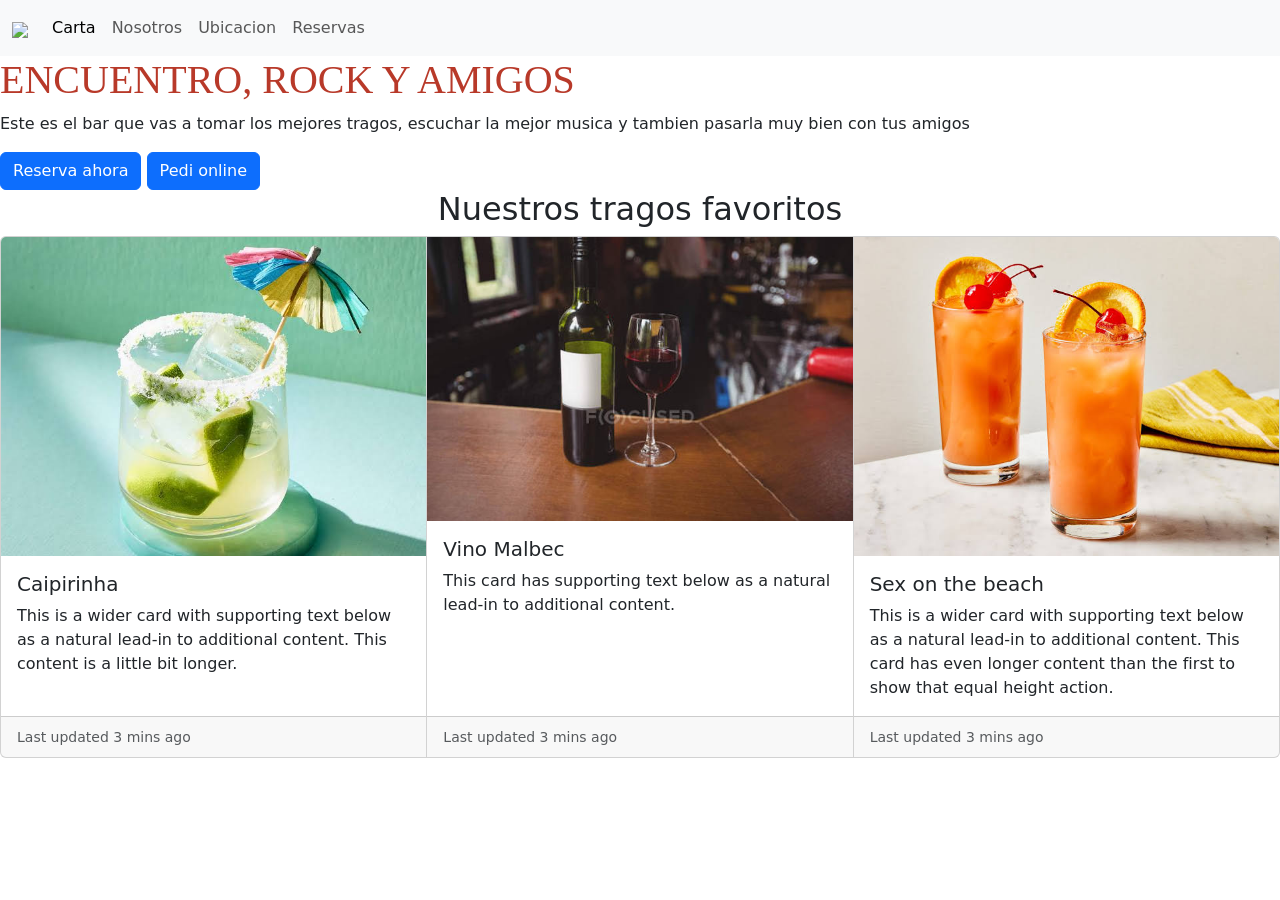
==== index.html @ 6c4521b6 "es una copa de lo mejor" ====
<!DOCTYPE html> <!-- el navegador lee el html -->
<html lang="es">

<head>
    <meta charset="UTF-8"> <!-- configuracion de caracteres -->
    <meta name="viewport" content="width=device-width, initial-scale=1.0">
    <!-- adaptacion del viewport al ancho del dispositivo -->
    <title>Es una copa de lo mejor</title>
    <link rel="stylesheet" href="assets/styles.css">
    <link rel="stylesheet" href="https://cdn.jsdelivr.net/npm/bootstrap@5.3.8/dist/css/bootstrap.min.css">
</head>

<body> <!-- Contenido de la pagina --> <!-- Cuerpo del codigo -->
    <!-- SEO: Search Engine Optimization -->
    <!-- Encabezados (heading):  
        h1 ... h6
        la diferencia entre cada uno es la jerarquia h1 tiene mas jerarquia que el h2 -->

    <header> <!-- Define la cabecera de una pagina web -->
        <nav class="navbar navbar-expand-lg bg-body-tertiary">
            <div class="container-fluid">
                <a class="navbar-brand" href="#"><img width="100"
                        src="https://encrypted-tbn0.gstatic.com/images?q=tbn:ANd9GcS0GSj8WKDM9rSxDo4rZ5Y73vbjIUCWRcFC_efd1T31mg&amp;s=10"></a>
                <button class="navbar-toggler" type="button" data-bs-toggle="collapse"
                    data-bs-target="#navbarNavAltMarkup" aria-controls="navbarNavAltMarkup" aria-expanded="false"
                    aria-label="Toggle navigation">
                    <span class="navbar-toggler-icon"></span>
                </button>
                <div class="collapse navbar-collapse" id="navbarNavAltMarkup">
                    <div class="navbar-nav">
                        <a class="nav-link active" aria-current="page" href="carta.html">Carta</a>
                        <a class="nav-link" href="#">Nosotros</a>
                        <a class="nav-link" href="#">Ubicacion</a>
                        <a class="nav-link" href="#" aria-disabled="true">Reservas</a>
                    </div>
                </div>
            </div>
        </nav>
    </header>
    <h1 class="titulo-principal">ENCUENTRO, ROCK Y AMIGOS </h1> <!-- Titiulo de la pagina -->
    <div>
        <p>Este es el bar que vas a tomar los mejores tragos, escuchar la mejor musica y tambien pasarla muy bien con
            tus
            amigos</p> <!-- Parrafo -->
        <a class="btn btn-primary" data-bs-toggle="offcanvas" href="#offcanvasExample" role="button"
            aria-controls="offcanvasExample">
            Reserva ahora
        </a>
        <button class="btn btn-primary" type="button" data-bs-toggle="offcanvas" data-bs-target="#offcanvasExample"
            aria-controls="offcanvasExample">
            Pedi online
        </button>

        <div class="offcanvas offcanvas-start" tabindex="-1" id="offcanvasExample"
            aria-labelledby="offcanvasExampleLabel">
            <div class="offcanvas-header">
                <h5 class="offcanvas-title" id="offcanvasExampleLabel">Offcanvas</h5>
                <button type="button" class="btn-close" data-bs-dismiss="offcanvas" aria-label="Close"></button>
            </div>
            <div class="offcanvas-body">
                <div>
                    Some text as placeholder. In real life you can have the elements you have chosen. Like, text,
                    images, lists, etc.
                </div>
                <div class="dropdown mt-3">
                    <button class="btn btn-secondary dropdown-toggle" type="button" data-bs-toggle="dropdown">
                        Dropdown button
                    </button>
                    <ul class="dropdown-menu">
                        <li><a class="dropdown-item" href="#">Action</a></li>
                        <li><a class="dropdown-item" href="#">Another action</a></li>
                        <li><a class="dropdown-item" href="#">Something else here</a></li>
                    </ul>
                </div>
            </div>
        </div>
    </div>
    <h2 class="subtitulo">Nuestros tragos favoritos</h2>
    <div class="card-group">
        <div class="card">
            <img src="assets/img/images (1).jfif" class="card-img-top" alt="...">
            <div class="card-body">
                <h5 class="card-title">Caipirinha</h5>
                <p class="card-text">This is a wider card with supporting text below as a natural lead-in to additional
                    content. This content is a little bit longer.</p>
            </div>
            <div class="card-footer">
                <small class="text-body-secondary">Last updated 3 mins ago</small>
            </div>
        </div>
        <div class="card">
            <img src="assets/img/images (2).jfif" class="card-img-top" alt="...">
            <div class="card-body">
                <h5 class="card-title">Vino Malbec</h5>
                <p class="card-text">This card has supporting text below as a natural lead-in to additional content.</p>
            </div>
            <div class="card-footer">
                <small class="text-body-secondary">Last updated 3 mins ago</small>
            </div>
        </div>
        <div class="card">
            <img src="assets/img/sex on the beach.jfif" class="card-img-top" alt="...">
            <div class="card-body">
                <h5 class="card-title">Sex on the beach</h5>
                <p class="card-text">This is a wider card with supporting text below as a natural lead-in to additional
                    content. This card has even longer content than the first to show that equal height action.</p>
            </div>
            <div class="card-footer">
                <small class="text-body-secondary">Last updated 3 mins ago</small>
            </div>
        </div>
    </div>





    <script src="https://cdn.jsdelivr.net/npm/@popperjs/core@2.11.8/dist/umd/popper.min.js"
        integrity="sha384-I7E8VVD/ismYTF4hNIPjVp/Zjvgyol6VFvRkX/vR+Vc4jQkC+hVqc2pM8ODewa9r"
        crossorigin="anonymous"></script>
    <script src="https://cdn.jsdelivr.net/npm/bootstrap@5.3.8/dist/js/bootstrap.min.js"
        integrity="sha384-G/EV+4j2dNv+tEPo3++6LCgdCROaejBqfUeNjuKAiuXbjrxilcCdDz6ZAVfHWe1Y"
        crossorigin="anonymous"></script>
</body>


</html>
---- assets/styles.css ----
.titulo-principal {
    color: rgb(184, 57, 41);
    font-family: Cambria, Cochin, Georgia, Times, 'Times New Roman', serif;
}
.subtitulo {
    text-align: center;
}
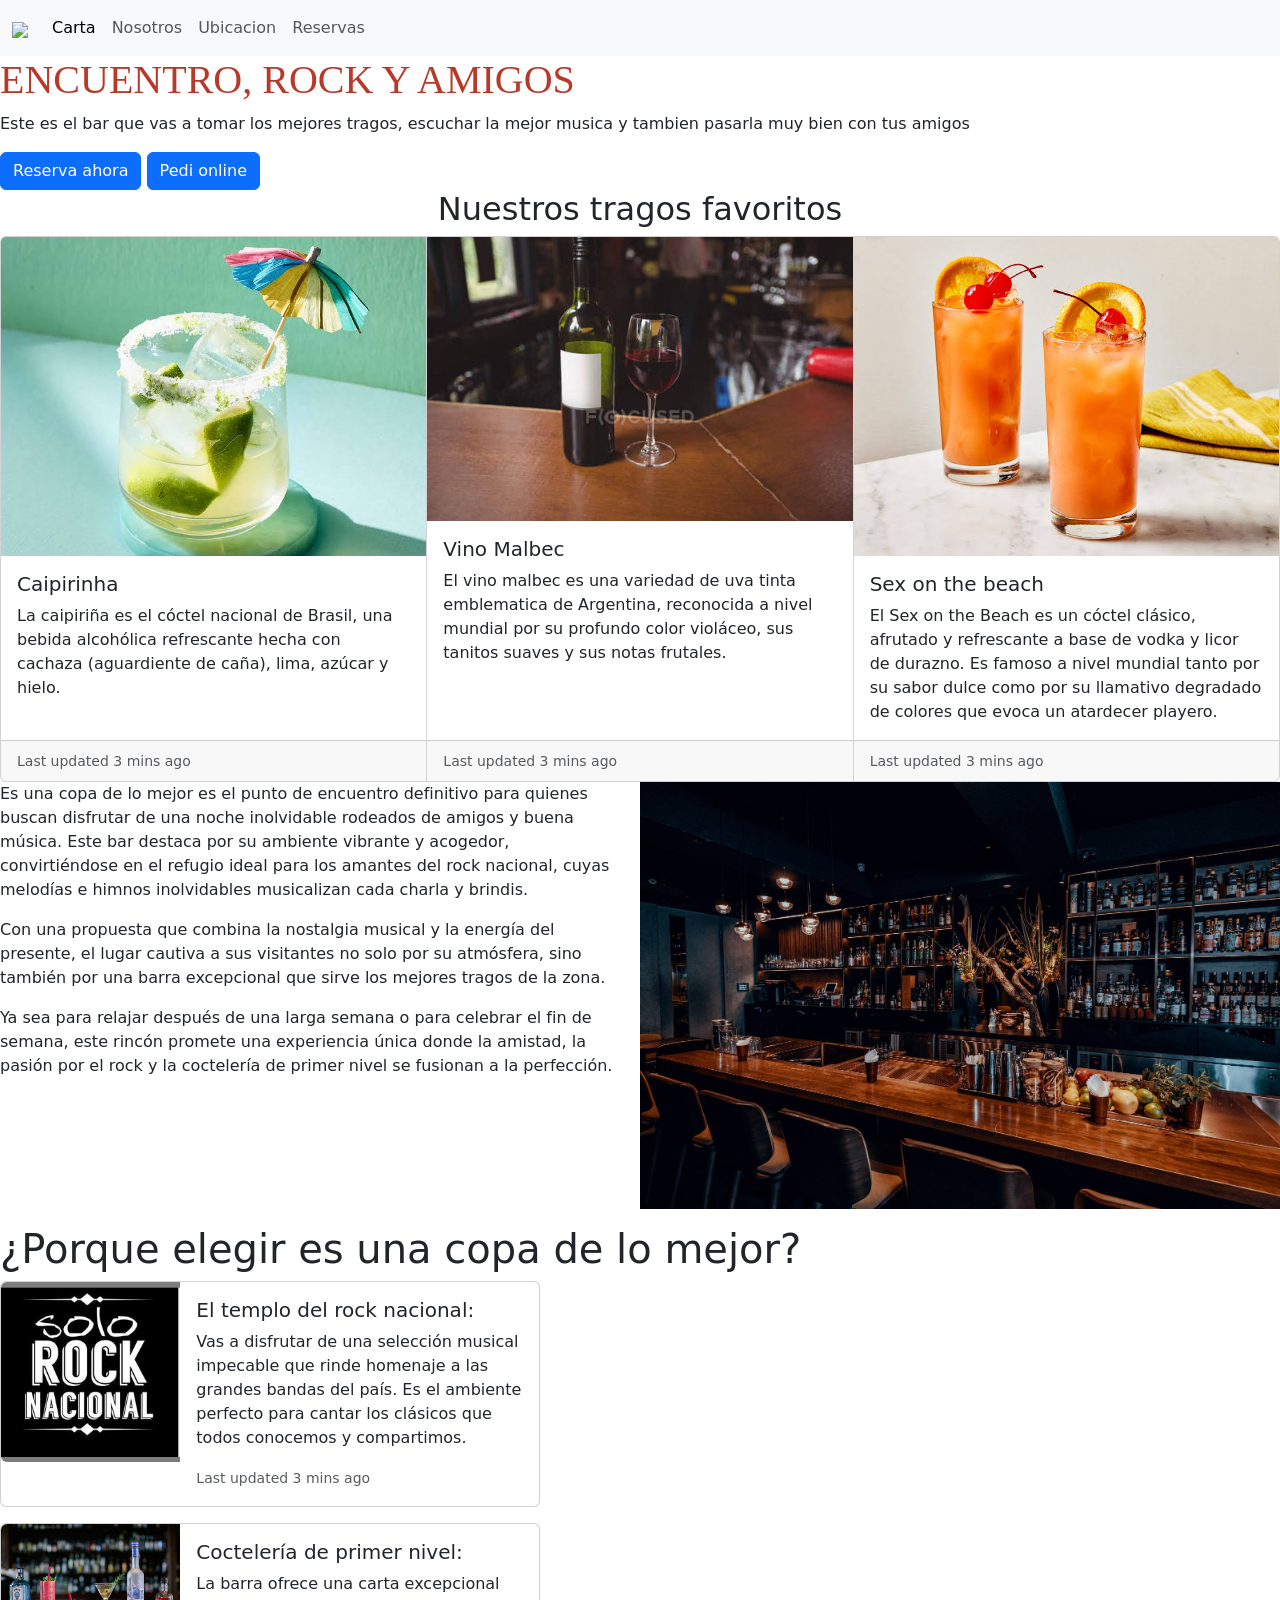
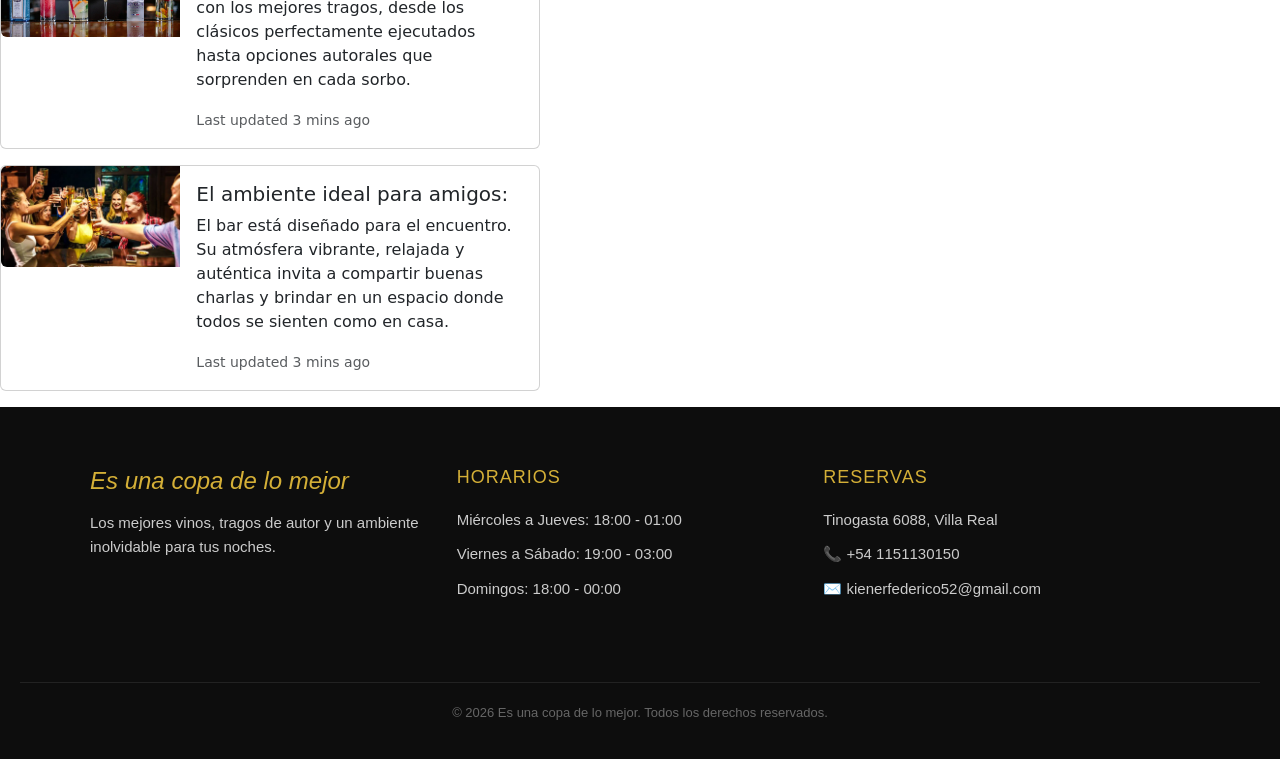
==== commit 62831be0: "es una copa de lo mejor" ====
--- a/index.html
+++ b/index.html
@@ -81,8 +81,8 @@
             <img src="assets/img/images (1).jfif" class="card-img-top" alt="...">
             <div class="card-body">
                 <h5 class="card-title">Caipirinha</h5>
-                <p class="card-text">This is a wider card with supporting text below as a natural lead-in to additional
-                    content. This content is a little bit longer.</p>
+                <p class="card-text">La caipiriña es el cóctel nacional de Brasil, una bebida alcohólica refrescante
+                    hecha con cachaza (aguardiente de caña), lima, azúcar y hielo.</p>
             </div>
             <div class="card-footer">
                 <small class="text-body-secondary">Last updated 3 mins ago</small>
@@ -92,7 +92,8 @@
             <img src="assets/img/images (2).jfif" class="card-img-top" alt="...">
             <div class="card-body">
                 <h5 class="card-title">Vino Malbec</h5>
-                <p class="card-text">This card has supporting text below as a natural lead-in to additional content.</p>
+                <p class="card-text">El vino malbec es una variedad de uva tinta emblematica de Argentina, reconocida a
+                    nivel mundial por su profundo color violáceo, sus tanitos suaves y sus notas frutales. </p>
             </div>
             <div class="card-footer">
                 <small class="text-body-secondary">Last updated 3 mins ago</small>
@@ -102,14 +103,119 @@
             <img src="assets/img/sex on the beach.jfif" class="card-img-top" alt="...">
             <div class="card-body">
                 <h5 class="card-title">Sex on the beach</h5>
-                <p class="card-text">This is a wider card with supporting text below as a natural lead-in to additional
-                    content. This card has even longer content than the first to show that equal height action.</p>
+                <p class="card-text">El Sex on the Beach es un cóctel clásico, afrutado y refrescante a base de vodka y
+                    licor de durazno. Es famoso a nivel mundial tanto por su sabor dulce como por su llamativo degradado
+                    de colores que evoca un atardecer playero.</p>
             </div>
             <div class="card-footer">
                 <small class="text-body-secondary">Last updated 3 mins ago</small>
             </div>
         </div>
     </div>
+    <div class="clearfix" class="foto-derecha">
+        <img src="assets/img/BAR.jpg" class="col-md-6 float-md-end mb-3 ms-md-3" alt="...">
+
+        <p>
+            Es una copa de lo mejor es el punto de encuentro definitivo para quienes buscan disfrutar de una noche
+            inolvidable rodeados de amigos y buena música. Este bar destaca por su ambiente vibrante y acogedor,
+            convirtiéndose en el refugio ideal para los amantes del rock nacional, cuyas melodías e himnos inolvidables
+            musicalizan cada charla y brindis.
+        </p>
+
+        <p>
+            Con una propuesta que combina la nostalgia musical y la energía del presente, el lugar cautiva a sus
+            visitantes no solo por su atmósfera, sino también por una barra excepcional que sirve los mejores tragos de
+            la zona.
+        </p>
+
+        <p>
+            Ya sea para relajar después de una larga semana o para celebrar el fin de semana, este rincón promete una
+            experiencia única donde la amistad, la pasión por el rock y la coctelería de primer nivel se fusionan a la
+            perfección.
+        </p>
+    </div>
+    <h1>¿Porque elegir es una copa de lo mejor?</h1>
+    <div class="card mb-3" style="max-width: 540px;">
+        <div class="row g-0">
+            <div class="col-md-4">
+                <img src="assets/img/solo-rock-nacional.dade51e7.jpg" class="img-fluid rounded-start" alt="...">
+            </div>
+            <div class="col-md-8">
+                <div class="card-body">
+                    <h5 class="card-title">El templo del rock nacional:</h5>
+                    <p class="card-text">Vas a disfrutar de una selección musical impecable que rinde homenaje a las
+                        grandes bandas del país. Es el ambiente perfecto para cantar los clásicos que todos conocemos y
+                        compartimos.</p>
+                    <p class="card-text"><small class="text-body-secondary">Last updated 3 mins ago</small></p>
+                </div>
+            </div>
+        </div>
+    </div>
+    <div class="card mb-3" style="max-width: 540px;">
+        <div class="row g-0">
+            <div class="col-md-4">
+                <img src="assets/img/cocteles.jpg" class="img-fluid rounded-start" alt="...">
+            </div>
+            <div class="col-md-8">
+                <div class="card-body">
+                    <h5 class="card-title">Coctelería de primer nivel:</h5>
+                    <p class="card-text">La barra ofrece una carta excepcional con los mejores tragos, desde los
+                        clásicos perfectamente ejecutados hasta opciones autorales que sorprenden en cada sorbo.</p>
+                    <p class="card-text"><small class="text-body-secondary">Last updated 3 mins ago</small></p>
+                </div>
+            </div>
+        </div>
+    </div>
+    <div class="card mb-3" style="max-width: 540px;">
+        <div class="row g-0">
+            <div class="col-md-4">
+                <img src="assets/img/images (3).jfif" class="img-fluid rounded-start" alt="...">
+            </div>
+            <div class="col-md-8">
+                <div class="card-body">
+                    <h5 class="card-title">El ambiente ideal para amigos:</h5>
+                    <p class="card-text"> El bar está diseñado para el encuentro. Su atmósfera vibrante, relajada y
+                        auténtica invita a compartir buenas charlas y brindar en un espacio donde todos se sienten como
+                        en casa.</p>
+                    <p class="card-text"><small class="text-body-secondary">Last updated 3 mins ago</small></p>
+                </div>
+            </div>
+        </div>
+    </div>
+    <footer class="bar-footer">
+        <div class="footer-contenedor">
+
+            <!-- Columna 1: Nombre y concepto -->
+            <div class="footer-columna">
+                <h2 class="bar-logo">Es una copa de lo mejor</h2>
+                <p class="bar-eslogan">Los mejores vinos, tragos de autor y un ambiente inolvidable para tus noches.</p>
+            </div>
+
+            <!-- Columna 2: Horarios (Vital para un bar) -->
+            <div class="footer-columna">
+                <h3>Horarios</h3>
+                <p>Miércoles a Jueves: 18:00 - 01:00</p>
+                <p>Viernes a Sábado: 19:00 - 03:00</p>
+                <p>Domingos: 18:00 - 00:00</p>
+            </div>
+
+            <!-- Columna 3: Contacto y Reservas -->
+            <div class="footer-columna">
+                <h3>Reservas</h3>
+                <p>Tinogasta 6088, Villa Real</p>
+                <p>📞 +54 1151130150</p>
+                <p>✉️ kienerfederico52@gmail.com</p>
+            </div>
+
+        </div>
+
+        <!-- Barra de derechos de autor -->
+        <div class="footer-derechos">
+            <p>&copy; 2026 Es una copa de lo mejor. Todos los derechos reservados.</p>
+        </div>
+    </footer>
+
+
 
 
 
--- a/assets/styles.css
+++ b/assets/styles.css
@@ -5,3 +5,74 @@
 .subtitulo {
     text-align: center;
 }
+
+.foto-derecha {
+    padding-bottom: 50px;
+    padding-top: 100px;
+    margin-top: 80px;
+}
+/* Contenedor principal del footer */
+.bar-footer {
+  background-color: #0d0d0d; /* Negro profundo nocturno */
+  color: #e0e0e0; /* Blanco suave para que no canse la vista */
+  padding: 60px 20px 20px 20px; /* Buen padding para que respire el diseño */
+  font-family: 'Segoe UI', Tahoma, Geneva, Verdana, sans-serif;
+}
+
+/* Caja que envuelve las 3 columnas */
+.footer-contenedor {
+  display: flex;
+  flex-wrap: wrap; /* Se adapta a celulares automáticamente */
+  justify-content: space-between;
+  max-width: 1100px;
+  margin: 0 auto; /* Centra el bloque entero */
+}
+
+/* Cada una de las 3 columnas */
+.footer-columna {
+  flex: 1;
+  min-width: 280px; /* Espacio mínimo para que no se amontone en pantallas chicas */
+  margin-bottom: 30px;
+}
+
+/* Estilo especial para el nombre del bar */
+.bar-logo {
+  color: #d4af37; /* Color dorado elegante */
+  font-style: italic;
+  font-size: 24px;
+  margin-bottom: 15px;
+}
+
+.bar-eslogan {
+  font-size: 14px;
+  line-height: 1.6;
+  color: #aaa;
+}
+
+/* Títulos de las columnas de Horarios y Reservas */
+.footer-columna h3 {
+  color: #d4af37; /* Dorado para los títulos */
+  font-size: 18px;
+  margin-bottom: 20px;
+  text-transform: uppercase; /* Letras mayúsculas sutiles */
+  letter-spacing: 1px; /* Separación de letras */
+}
+
+/* Textos dentro de horarios y reservas */
+.footer-columna p {
+  font-size: 15px;
+  margin-bottom: 12px;
+  color: #cccccc;
+}
+
+/* Línea divisoria y créditos finales */
+.footer-derechos {
+  text-align: center;
+  margin-top: 40px;
+  padding-top: 20px;
+  border-top: 1px solid #222222; /* Línea gris muy oscura y fina */
+  font-size: 13px;
+  color: #666666;
+}
+
+
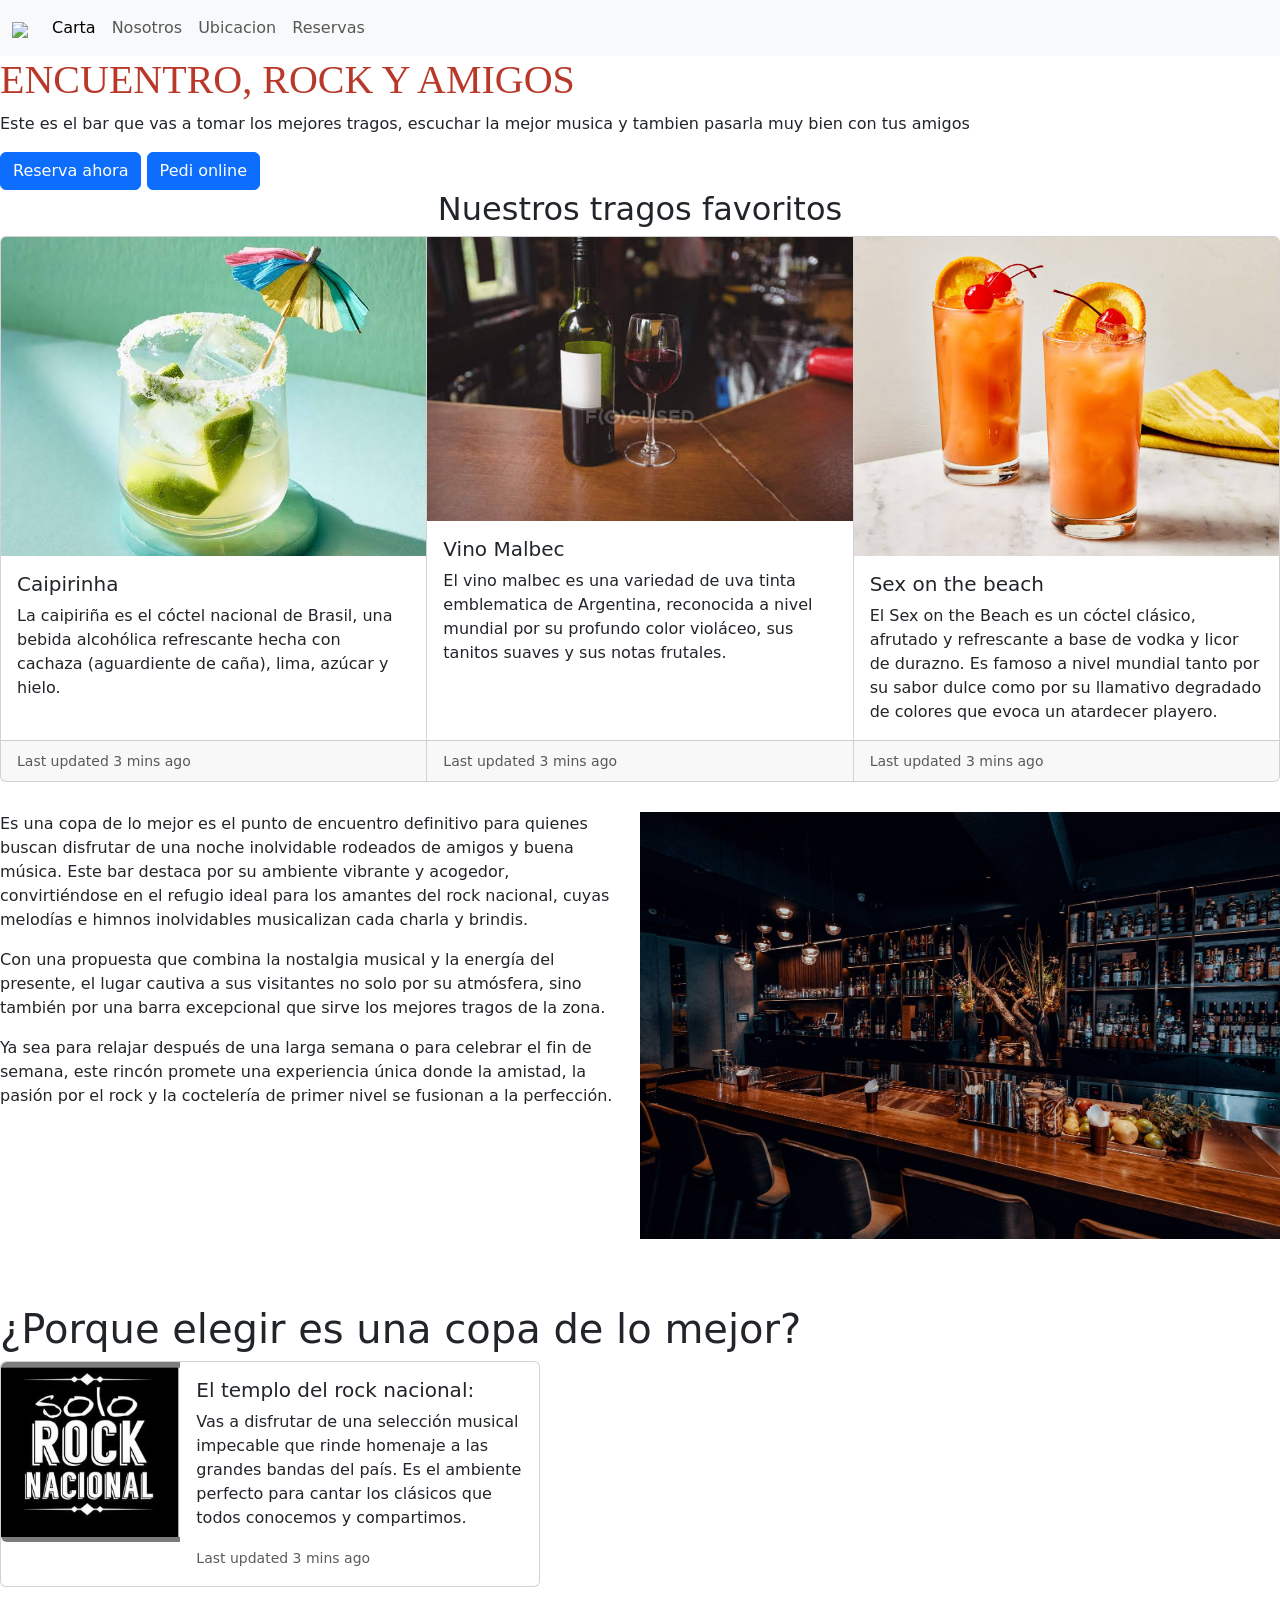
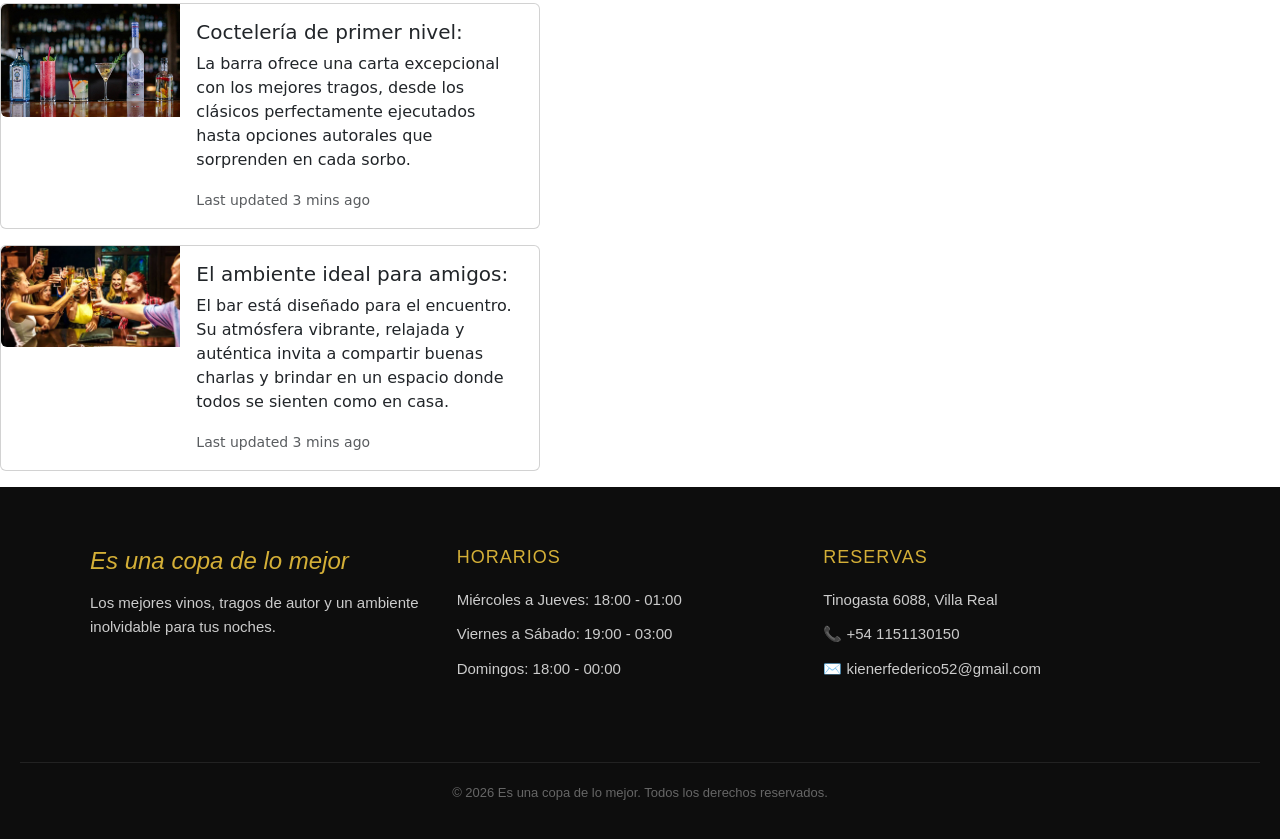
==== commit 783660e7: "es una copa de lo mejor" ====
--- a/index.html
+++ b/index.html
@@ -17,8 +17,8 @@
         la diferencia entre cada uno es la jerarquia h1 tiene mas jerarquia que el h2 -->
 
     <header> <!-- Define la cabecera de una pagina web -->
-        <nav class="navbar navbar-expand-lg bg-body-tertiary">
-            <div class="container-fluid">
+        <nav class="navbar navbar-expand-lg bg-body-tertiary " >
+            <div class="container-fluid ">
                 <a class="navbar-brand" href="#"><img width="100"
                         src="https://encrypted-tbn0.gstatic.com/images?q=tbn:ANd9GcS0GSj8WKDM9rSxDo4rZ5Y73vbjIUCWRcFC_efd1T31mg&amp;s=10"></a>
                 <button class="navbar-toggler" type="button" data-bs-toggle="collapse"
@@ -26,10 +26,10 @@
                     aria-label="Toggle navigation">
                     <span class="navbar-toggler-icon"></span>
                 </button>
-                <div class="collapse navbar-collapse" id="navbarNavAltMarkup">
+                <div class="collapse navbar-collapse barra-nav " id="navbarNavAltMarkup">
                     <div class="navbar-nav">
-                        <a class="nav-link active" aria-current="page" href="carta.html">Carta</a>
-                        <a class="nav-link" href="#">Nosotros</a>
+                        <a class="nav-link active" aria-current="page" href="carta.html barra-nav" >Carta</a>
+                        <a class="nav-link nav-letras" href="#">Nosotros</a>
                         <a class="nav-link" href="#">Ubicacion</a>
                         <a class="nav-link" href="#" aria-disabled="true">Reservas</a>
                     </div>
@@ -112,7 +112,7 @@
             </div>
         </div>
     </div>
-    <div class="clearfix" class="foto-derecha">
+    <div class="clearfix foto-derecha">
         <img src="assets/img/BAR.jpg" class="col-md-6 float-md-end mb-3 ms-md-3" alt="...">
 
         <p>
--- a/assets/styles.css
+++ b/assets/styles.css
@@ -8,9 +8,10 @@
 
 .foto-derecha {
     padding-bottom: 50px;
-    padding-top: 100px;
-    margin-top: 80px;
+    padding-top: 10px;
+    margin-top: 20px;
 }
+
 /* Contenedor principal del footer */
 .bar-footer {
   background-color: #0d0d0d; /* Negro profundo nocturno */
